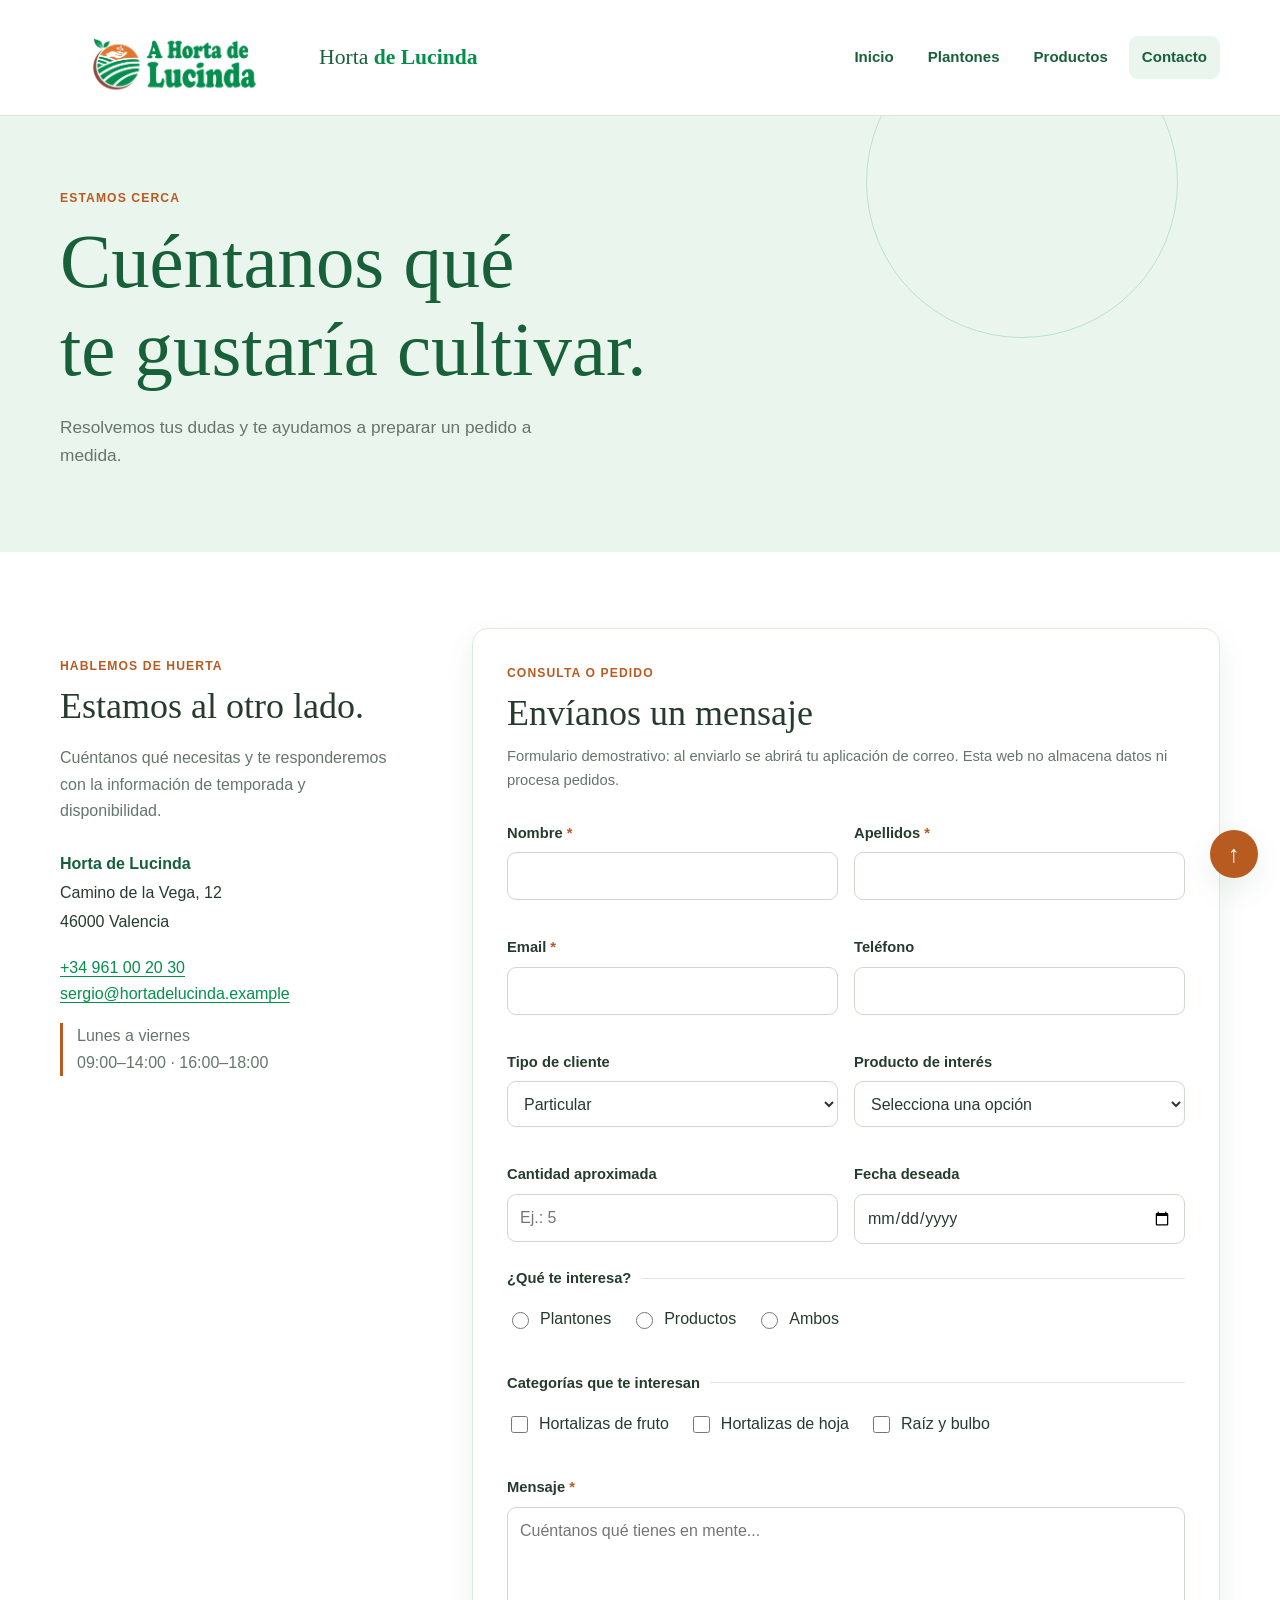
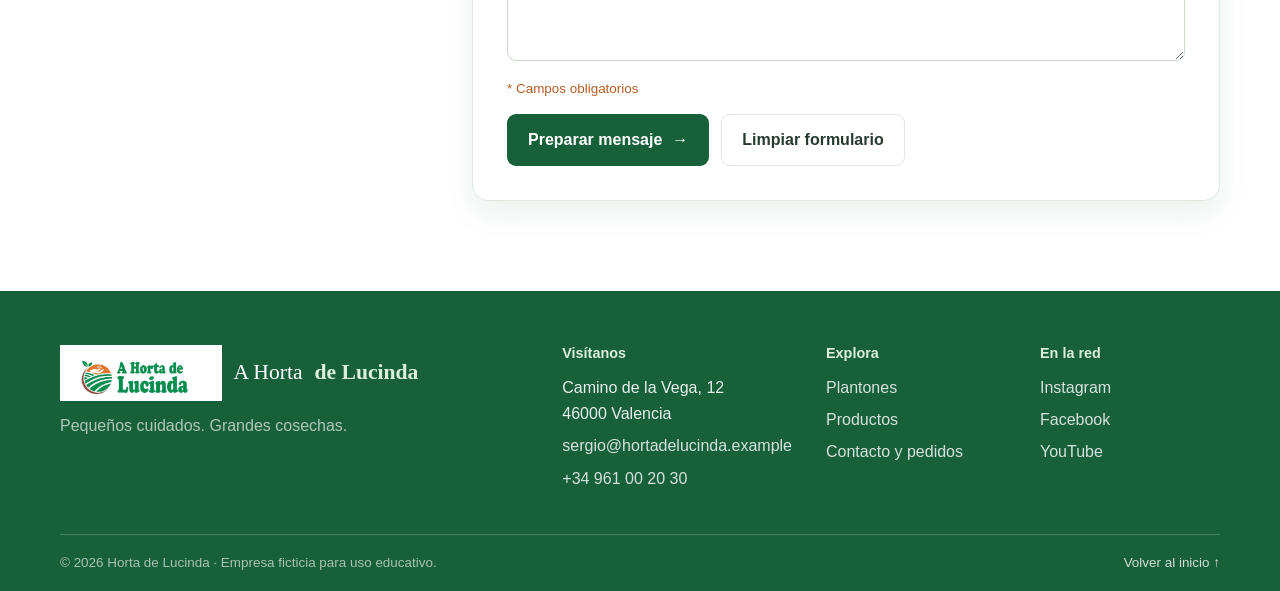
==== contacto.html @ 7f8b1b0c "Primer commit - web A Horta de Lucinda" ====
<!DOCTYPE html>
<html lang="es">
<head>
  <meta charset="UTF-8">
  <meta name="viewport" content="width=device-width, initial-scale=1.0">
  <meta name="description" content="Contacta con Horta de Lucinda para consultar plantones, productos o preparar un pedido.">
  <title>Contacto | Horta de Lucinda</title>
  <link rel="stylesheet" href="css/estilos.css">
</head>
<body id="inicio">
  <header class="site-header">
    <a class="brand" href="index.html" aria-label="Horta de Lucinda, página de inicio">
      <img src="img/logo.png" alt="">
      <span>Horta <strong>de Lucinda</strong></span>
    </a>
    <nav class="main-nav" aria-label="Navegación principal">
      <a href="index.html">Inicio</a>
      <a href="plantones.html">Plantones</a>
      <a href="productos.html">Productos</a>
      <a href="contacto.html" aria-current="page">Contacto</a>
    </nav>
  </header>

  <main>
    <section class="page-banner page-banner-contact" aria-labelledby="page-title">
      <div class="section-wrap page-banner-inner">
        <p class="eyebrow">Estamos cerca</p>
        <h1 id="page-title">Cuéntanos qué<br>te gustaría cultivar.</h1>
        <p>Resolvemos tus dudas y te ayudamos a preparar un pedido a medida.</p>
      </div>
    </section>

    <section class="contact-section section-wrap" aria-labelledby="form-title">
      <aside class="contact-aside">
        <p class="eyebrow">Hablemos de huerta</p>
        <h2>Estamos al otro lado.</h2>
        <p>Cuéntanos qué necesitas y te responderemos con la información de temporada y disponibilidad.</p>
        <address>
          <strong>Horta de Lucinda</strong><br>
          Camino de la Vega, 12<br>
          46000 Valencia
        </address>
        <p><a href="tel:+34961002030">+34 961 00 20 30</a><br><a href="mailto:sergio@hortadelucinda.example">sergio@hortadelucinda.example</a></p>
        <p class="contact-hours">Lunes a viernes<br>09:00–14:00 · 16:00–18:00</p>
      </aside>

      <div class="form-panel">
        <p class="eyebrow">Consulta o pedido</p>
        <h2 id="form-title">Envíanos un mensaje</h2>
        <p class="form-notice">Formulario demostrativo: al enviarlo se abrirá tu aplicación de correo. Esta web no almacena datos ni procesa pedidos.</p>
        <form action="mailto:sergio@hortadelucinda.example" method="post" enctype="text/plain">
          <div class="form-grid">
            <div class="form-field"><label for="nombre">Nombre <span aria-hidden="true">*</span></label><input type="text" id="nombre" name="nombre" autocomplete="given-name" required></div>
            <div class="form-field"><label for="apellidos">Apellidos <span aria-hidden="true">*</span></label><input type="text" id="apellidos" name="apellidos" autocomplete="family-name" required></div>
            <div class="form-field"><label for="email">Email <span aria-hidden="true">*</span></label><input type="email" id="email" name="email" autocomplete="email" required></div>
            <div class="form-field"><label for="telefono">Teléfono</label><input type="tel" id="telefono" name="telefono" autocomplete="tel" inputmode="tel"></div>
            <div class="form-field"><label for="tipo-cliente">Tipo de cliente</label><select id="tipo-cliente" name="tipo-cliente"><option value="particular">Particular</option><option value="restauracion">Restauración</option><option value="comercio">Comercio</option><option value="otro">Otro</option></select></div>
            <div class="form-field"><label for="producto">Producto de interés</label><select id="producto" name="producto"><option value="">Selecciona una opción</option><option value="tomate">Tomates</option><option value="pimiento">Pimientos</option><option value="lechuga">Lechugas</option><option value="cebolla">Cebollas</option><option value="calabacin">Calabacines</option><option value="pepino">Pepinos</option><option value="berenjena">Berenjenas</option><option value="varios">Varios productos</option></select></div>
            <div class="form-field"><label for="cantidad">Cantidad aproximada</label><input type="number" id="cantidad" name="cantidad" min="1" max="500" step="1" placeholder="Ej.: 5"></div>
            <div class="form-field"><label for="fecha">Fecha deseada</label><input type="date" id="fecha" name="fecha"></div>
          </div>

          <fieldset class="choice-group">
            <legend>¿Qué te interesa?</legend>
            <label class="choice"><input type="radio" name="interes" value="plantones" required><span>Plantones</span></label>
            <label class="choice"><input type="radio" name="interes" value="productos"><span>Productos</span></label>
            <label class="choice"><input type="radio" name="interes" value="ambos"><span>Ambos</span></label>
          </fieldset>

          <fieldset class="choice-group">
            <legend>Categorías que te interesan</legend>
            <label class="choice"><input type="checkbox" name="categoria" value="fruto"><span>Hortalizas de fruto</span></label>
            <label class="choice"><input type="checkbox" name="categoria" value="hoja"><span>Hortalizas de hoja</span></label>
            <label class="choice"><input type="checkbox" name="categoria" value="raiz"><span>Raíz y bulbo</span></label>
          </fieldset>

          <div class="form-field"><label for="mensaje">Mensaje <span aria-hidden="true">*</span></label><textarea id="mensaje" name="mensaje" rows="5" placeholder="Cuéntanos qué tienes en mente..." required></textarea></div>
          <p class="required-note"><span aria-hidden="true">*</span> Campos obligatorios</p>
          <div class="form-actions"><button class="button button-primary" type="submit">Preparar mensaje <span aria-hidden="true">→</span></button><button class="button button-secondary" type="reset">Limpiar formulario</button></div>
        </form>
      </div>
    </section>
  </main>

  <footer class="site-footer">
    <div class="footer-main section-wrap">
      <div class="footer-brand"><a class="brand brand-footer" href="index.html"><img src="img/logo.png" alt="">A Horta <strong>de Lucinda</strong></a><p>Pequeños cuidados. Grandes cosechas.</p></div>
      <div class="footer-column"><h2>Visítanos</h2><address>Camino de la Vega, 12<br>46000 Valencia</address><a href="mailto:sergio@hortadelucinda.example">sergio@hortadelucinda.example</a><a href="tel:+34961002030">+34 961 00 20 30</a></div>
      <div class="footer-column"><h2>Explora</h2><a href="plantones.html">Plantones</a><a href="productos.html">Productos</a><a href="contacto.html">Contacto y pedidos</a></div>
      <div class="footer-column"><h2>En la red</h2><a href="https://www.instagram.com/" target="_blank" rel="noopener noreferrer">Instagram</a><a href="https://www.facebook.com/" target="_blank" rel="noopener noreferrer">Facebook</a><a href="https://www.youtube.com/" target="_blank" rel="noopener noreferrer">YouTube</a></div>
    </div>
    <div class="footer-bottom section-wrap"><p>© 2026 Horta de Lucinda · Empresa ficticia para uso educativo.</p><a href="#inicio">Volver al inicio ↑</a></div>
  </footer>
  <a class="back-to-top" href="#inicio" aria-label="Volver al inicio de la página" title="Volver arriba">↑</a>
</body>
</html>
---- css/estilos.css ----
/* ===== VARIABLES Y ESTILOS GENERALES ===== */
:root {
  color-scheme: light;
  --ink: #263b2d;
  --muted: #66756b;
  --green: #048f4c;
  --green-dark: #17603a;
  --green-pale: #eaf5ed;
  --green-soft: #f7faf6;
  --orange: #b85b21;
  --orange-pale: #fff3e8;
  --orange-line: #f1ddcd;
  --paper: #ffffff;
  --white: #ffffff;
  --line: #dfe8df;
  --shadow: 0 12px 30px rgba(23, 96, 58, 0.09);
  --radius-card: 16px;
  --radius-control: 9px;
  --content-width: 1160px;
}

* { box-sizing: border-box; }
html { scroll-behavior: smooth; }
body {
  margin: 0;
  background: var(--paper);
  color: var(--ink);
  font-family: "Trebuchet MS", "Segoe UI", sans-serif;
  font-size: 16px;
  line-height: 1.65;
}
img, video { display: block; max-width: 100%; }
img { object-fit: cover; }
a { color: inherit; }
a:focus-visible, button:focus-visible, input:focus-visible, select:focus-visible, textarea:focus-visible, .table-scroll:focus-visible {
  outline: 3px solid var(--orange);
  outline-offset: 3px;
}
h1, h2, h3, p { margin-top: 0; }
h1, h2, h3 { line-height: 1.15; }
h1, h2 { font-family: Georgia, "Times New Roman", serif; font-weight: 500; }
.section-wrap { width: min(var(--content-width), calc(100% - 48px)); margin-inline: auto; }
.eyebrow, .card-kicker {
  margin-bottom: 10px;
  color: var(--orange);
  font-size: 0.76rem;
  font-weight: 800;
  letter-spacing: 0.09em;
  text-transform: uppercase;
}
.button {
  display: inline-flex;
  min-height: 48px;
  align-items: center;
  justify-content: center;
  gap: 10px;
  padding: 12px 20px;
  border: 1px solid transparent;
  border-radius: var(--radius-control);
  font: inherit;
  font-weight: 700;
  text-decoration: none;
  cursor: pointer;
  transition: background-color 180ms ease, color 180ms ease, transform 180ms ease;
}
.button:hover { transform: translateY(-2px); }
.button-light { background: var(--white); color: var(--green-dark); }
.button-light:hover { background: var(--green-pale); }
.button-primary { background: var(--green-dark); color: var(--white); }
.button-primary:hover { background: #104d2e; }
.button-secondary { border-color: var(--line); background: transparent; color: var(--ink); }
.button-secondary:hover { background: var(--green-pale); }
.text-link { color: var(--green); font-weight: 800; text-decoration-thickness: 1px; text-underline-offset: 4px; }
.text-link:hover { color: var(--orange); }

/* ===== CABECERA Y NAVEGACIÓN ===== */
.site-header {
  position: relative;
  z-index: 2;
  display: flex;
  min-height: 116px;
  align-items: center;
  justify-content: space-between;
  gap: 24px;
  padding: 12px max(24px, calc((100% - var(--content-width)) / 2));
  background: var(--white);
  border-bottom: 1px solid var(--line);
}
.brand { display: inline-flex; align-items: center; gap: 11px; color: var(--green-dark); font-family: Georgia, "Times New Roman", serif; font-size: 1.35rem; text-decoration: none; white-space: nowrap; }
.brand img { width: auto; height: 86px; max-width: 300px; border-radius: 0; object-fit: contain; }
.brand strong { color: var(--green); font-weight: 600; }
.main-nav { display: flex; flex-wrap: wrap; align-items: center; justify-content: flex-end; gap: 8px; }
.main-nav a { padding: 9px 13px; border-radius: var(--radius-control); color: var(--green-dark); font-size: 0.94rem; font-weight: 700; text-decoration: none; transition: background-color 180ms ease, color 180ms ease; }
.main-nav a:hover { background: var(--orange-pale); color: var(--orange); }
.main-nav a[aria-current="page"] { background: var(--green-pale); color: var(--green-dark); }

/* ===== INICIO ===== */
.hero { position: relative; display: flex; min-height: 590px; align-items: center; overflow: hidden; background: var(--green-dark); color: var(--white); }
.hero-image, .hero-shade { position: absolute; inset: 0; width: 100%; height: 100%; }
.hero-image { object-position: center 55%; }
.hero-shade { background: linear-gradient(90deg, rgba(25, 65, 35, 0.72), rgba(25, 65, 35, 0.32) 58%, rgba(25, 65, 35, 0.02)); }
.hero-copy { position: relative; z-index: 1; width: min(var(--content-width), calc(100% - 48px)); margin: 0 auto; padding: 70px 0; }
.hero-copy .eyebrow { color: #ffd2a9; }
.hero-copy h1 { max-width: 720px; margin-bottom: 20px; font-size: clamp(3rem, 6vw, 5.7rem); }
.hero-copy > p:not(.eyebrow) { max-width: 490px; margin-bottom: 28px; color: rgba(255, 255, 255, 0.88); font-size: 1.1rem; }
.hero-stamp { position: absolute; right: max(32px, calc((100% - var(--content-width)) / 2)); bottom: 42px; display: grid; width: 108px; height: 108px; place-content: center; border: 1px solid rgba(255, 255, 255, 0.75); border-radius: 50%; color: var(--white); font-family: Georgia, "Times New Roman", serif; font-size: 0.92rem; line-height: 1.25; text-align: center; transform: rotate(8deg); }
.intro { display: flex; align-items: flex-start; justify-content: space-between; gap: 64px; padding-block: 92px; }
.intro-copy { flex: 1 1 48%; }
.intro h2, .section-heading h2, .care-layout h2, .contact-aside h2, .form-panel h2 { margin-bottom: 0; font-size: clamp(2.1rem, 4vw, 3.2rem); }
.intro-text { flex: 1 1 44%; max-width: 510px; color: var(--muted); }
.intro-text strong { color: var(--green-dark); }
.offer-section { padding-block: 76px 88px; background: var(--green-pale); }
.section-heading { display: flex; align-items: end; justify-content: space-between; gap: 30px; margin-bottom: 32px; }
.section-heading > p { max-width: 350px; margin-bottom: 4px; color: var(--muted); }
.section-heading h2 { margin: 0; font-size: clamp(2rem, 4vw, 2.8rem); }
.feature-grid { display: flex; flex-wrap: wrap; gap: 24px; }
.feature-card { display: flex; flex: 1 1 420px; min-width: 0; overflow: hidden; border: 1px solid var(--line); border-radius: var(--radius-card); background: var(--white); box-shadow: var(--shadow); transition: transform 180ms ease, box-shadow 180ms ease; }
.feature-card:hover { transform: translateY(-3px); box-shadow: 0 16px 34px rgba(23, 96, 58, 0.12); }
.feature-image-link { flex: 0 0 44%; min-height: 300px; overflow: hidden; }
.feature-image-link img { width: 100%; height: 100%; transition: transform 350ms ease; }
.feature-image-link:hover img { transform: scale(1.04); }
.feature-card-copy { align-self: center; padding: 28px; }
.feature-card-copy h3 { margin-bottom: 12px; font-family: Georgia, "Times New Roman", serif; font-size: 1.65rem; font-weight: 500; }
.feature-card-copy > p:not(.eyebrow) { color: var(--muted); }
.season-row { display: flex; align-items: stretch; gap: 44px; padding-block: 72px; }
.season-note { position: relative; display: flex; flex: 1 1 62%; gap: 22px; padding: 30px; border: 1px solid var(--orange-line); border-radius: var(--radius-card); background: var(--orange-pale); }
.season-note h2 { margin-bottom: 12px; font-size: 1.75rem; }
.season-note p:not(.eyebrow) { color: var(--muted); }
.season-mark { color: var(--orange); font-size: 2rem; line-height: 1; }
.season-detail { align-self: center; flex: 1 1 38%; color: var(--muted); }
.media-section { padding-block: 76px 88px; background: var(--green-soft); }
.media-grid { display: flex; align-items: start; gap: 30px; }
.video-frame { flex: 1 1 64%; margin: 0; }
.video-frame video { width: 100%; aspect-ratio: 16 / 9; background: var(--green-dark); }
.video-frame figcaption { padding-top: 10px; color: var(--muted); font-size: 0.9rem; }
.audio-panel { flex: 1 1 36%; padding: 26px; border: 1px solid var(--line); border-top: 4px solid var(--green); border-radius: var(--radius-card); background: var(--white); box-shadow: var(--shadow); }
.audio-panel h3 { font-family: Georgia, "Times New Roman", serif; font-size: 1.5rem; font-weight: 500; }
.audio-panel > p:not(.eyebrow) { color: var(--muted); }
.audio-panel audio { width: 100%; margin-top: 12px; }
.back-to-top { position: fixed; z-index: 5; right: 22px; bottom: 22px; display: grid; width: 48px; height: 48px; place-items: center; border-radius: 50%; background: var(--orange); color: var(--white); font-size: 1.5rem; line-height: 1; text-decoration: none; box-shadow: var(--shadow); transition: background-color 180ms ease, transform 180ms ease; }
.back-to-top:hover { transform: translateY(-3px); background: var(--green); }

/* ===== CABECERAS INTERIORES ===== */
.page-banner { position: relative; overflow: hidden; background: var(--green-pale); }
.page-banner::after { position: absolute; top: -90px; right: 8%; width: 310px; height: 310px; border: 1px solid rgba(4, 143, 76, 0.2); border-radius: 50%; content: ""; }
.page-banner-inner { position: relative; z-index: 1; padding-block: 72px 82px; }
.page-banner h1 { margin-bottom: 18px; color: var(--green-dark); font-size: clamp(2.9rem, 6vw, 5rem); }
.page-banner-inner > p:last-child { max-width: 520px; margin-bottom: 0; color: var(--muted); font-size: 1.08rem; }
.page-banner-products, .page-banner-contact { background: var(--green-pale); }

/* ===== PLANTONES Y PRODUCTOS ===== */
.catalog-section { padding-block: 76px 88px; }
.card-grid { display: flex; flex-wrap: wrap; align-items: stretch; gap: 22px; }
.catalog-card { flex: 1 1 calc(25% - 22px); min-width: 220px; overflow: hidden; border: 1px solid var(--line); border-radius: var(--radius-card); background: var(--white); box-shadow: 0 5px 18px rgba(23, 96, 58, 0.05); transition: transform 180ms ease, box-shadow 180ms ease; }
.catalog-card:hover { transform: translateY(-4px); box-shadow: var(--shadow); }
.catalog-card > img { width: 100%; height: 205px; background: var(--green-pale); }
.catalog-card-body { padding: 20px; }
.catalog-card-body .card-kicker { min-height: 1.3em; margin-bottom: 7px; font-size: 0.68rem; }
.catalog-card-body h3 { margin-bottom: 9px; font-family: Georgia, "Times New Roman", serif; font-size: 1.55rem; font-weight: 500; }
.catalog-card-body > p:not(.card-kicker):not(.card-meta) { min-height: 4.8em; margin-bottom: 14px; color: var(--muted); font-size: 0.93rem; }
.card-meta { display: flex; align-items: baseline; justify-content: space-between; gap: 12px; margin-bottom: 0; padding-top: 12px; border-top: 1px solid var(--line); }
.card-meta strong { color: var(--green-dark); font-size: 1.12rem; }
.card-meta span { color: var(--muted); font-size: 0.85rem; }
.care-section { padding-block: 72px; background: var(--green-pale); }
.care-layout { display: flex; align-items: flex-start; gap: 64px; }
.care-layout > div:first-child { flex: 0 1 34%; }
.care-layout > div:first-child > p:last-child { color: var(--muted); }
.care-lists { display: flex; flex: 1 1 66%; gap: 36px; }
.care-list-block { flex: 1 1 50%; }
.care-list-block h3 { font-family: Georgia, "Times New Roman", serif; font-size: 1.35rem; font-weight: 500; }
.care-list-block ul, .care-list-block ol { padding-left: 22px; color: #506157; }
.care-list-block li { margin-bottom: 9px; padding-left: 3px; }
.care-list-block li::marker { color: var(--orange); font-weight: 700; }
.care-list-block ol ul { margin-top: 8px; }

/* ===== TABLA DE PRODUCTOS ===== */
.table-section { padding-block: 72px 84px; background: var(--green-soft); }
.table-scroll { overflow-x: auto; border: 1px solid var(--line); border-radius: 12px; background: var(--white); box-shadow: var(--shadow); }
table { width: 100%; min-width: 760px; border-collapse: collapse; text-align: left; }
caption { padding: 16px 18px; color: var(--green-dark); font-family: Georgia, "Times New Roman", serif; font-size: 1.2rem; text-align: left; }
thead { background: var(--green); color: var(--white); }
th, td { padding: 14px 16px; border: 1px solid var(--line); }
thead th { border-color: rgba(255, 255, 255, 0.2); font-size: 0.87rem; }
tbody th { color: var(--green-dark); }
tbody tr { transition: background-color 150ms ease; }
tbody tr:hover { background: var(--green-pale); }
tbody th[scope="rowgroup"] { min-width: 150px; background: var(--green-soft); vertical-align: middle; }
tfoot td { background: var(--green-soft); color: var(--muted); font-size: 0.9rem; }
.availability { display: inline-block; padding: 4px 9px; border-radius: 999px; background: var(--green-pale); color: var(--green-dark); font-size: 0.82rem; font-weight: 700; white-space: nowrap; }
.availability-limited { background: var(--orange-pale); color: var(--orange); }
.table-note { margin: 20px 0 0; color: var(--muted); }

/* ===== FORMULARIO DE CONTACTO ===== */
.contact-section { display: flex; align-items: flex-start; gap: 64px; padding-block: 76px 90px; }
.contact-aside { position: relative; flex: 0 0 30%; padding: 28px 0; }
.contact-aside h2 { margin-bottom: 18px; font-size: 2.25rem; }
.contact-aside > p:not(.eyebrow) { color: var(--muted); }
.contact-aside address { margin-block: 26px 18px; font-style: normal; line-height: 1.8; }
.contact-aside address strong { color: var(--green-dark); }
.contact-aside a { color: var(--green); text-decoration-thickness: 1px; text-underline-offset: 3px; }
.contact-hours { padding-left: 14px; border-left: 3px solid var(--orange); }
.form-panel { flex: 1 1 70%; padding: 34px; border: 1px solid var(--line); border-radius: var(--radius-card); background: var(--white); box-shadow: var(--shadow); }
.form-panel h2 { margin-bottom: 10px; font-size: 2.25rem; }
.form-notice { max-width: 700px; margin-bottom: 28px; color: var(--muted); font-size: 0.92rem; }
.form-grid { display: flex; flex-wrap: wrap; gap: 18px 16px; }
.form-field { display: flex; flex: 1 1 calc(50% - 16px); min-width: 220px; flex-direction: column; gap: 7px; margin-bottom: 17px; }
.form-field label, .choice-group legend { color: var(--ink); font-size: 0.92rem; font-weight: 800; }
.form-field label span, .required-note { color: var(--orange); }
.form-field input, .form-field select, .form-field textarea { width: 100%; min-height: 46px; padding: 10px 12px; border: 1px solid #cbdaca; border-radius: var(--radius-control); background: var(--white); color: var(--ink); font: inherit; transition: border-color 160ms ease, box-shadow 160ms ease; }
.form-field textarea { min-height: 130px; resize: vertical; }
.form-field input:hover, .form-field select:hover, .form-field textarea:hover { border-color: var(--green); }
.form-field input:focus, .form-field select:focus, .form-field textarea:focus { border-color: var(--green); outline: none; box-shadow: 0 0 0 3px rgba(4, 143, 76, 0.16); }
.choice-group { display: flex; flex-wrap: wrap; gap: 12px 20px; margin: 5px 0 22px; padding: 16px 0; border: 0; border-top: 1px solid var(--line); }
.choice-group legend { padding: 0 10px 0 0; }
.choice { display: inline-flex; align-items: center; gap: 8px; cursor: pointer; }
.choice input { width: 17px; height: 17px; accent-color: var(--green); }
.required-note { margin: 0 0 14px; font-size: 0.84rem; }
.form-actions { display: flex; flex-wrap: wrap; gap: 12px; }

/* ===== PIE DE PÁGINA ===== */
.site-footer { background: var(--green-dark); color: rgba(255, 255, 255, 0.9); }
.footer-main { display: flex; flex-wrap: wrap; justify-content: space-between; gap: 34px; padding-block: 54px 42px; }
.footer-brand { flex: 1 1 210px; }
.brand-footer { display: flex; width: fit-content; max-width: 100%; flex-wrap: wrap; align-items: center; gap: 12px; margin-bottom: 12px; color: var(--white); font-size: 1.35rem; white-space: normal; }
.brand-footer img { width: auto; height: 56px; max-width: 180px; border-radius: 0; object-fit: contain; }
.brand-footer strong { color: #dcefd9; }
.footer-brand p { color: rgba(255, 255, 255, 0.65); }
.footer-column { display: flex; flex: 0 1 180px; flex-direction: column; gap: 6px; }
.footer-column h2 { margin-bottom: 7px; color: #dcefd9; font-family: inherit; font-size: 0.9rem; font-weight: 800; }
.footer-column address { font-style: normal; }
.footer-column a { width: fit-content; color: rgba(255, 255, 255, 0.82); text-decoration: none; }
.footer-column a:hover, .footer-bottom a:hover { color: #ffd2a9; }
.footer-bottom { display: flex; flex-wrap: wrap; justify-content: space-between; gap: 14px; padding-block: 17px; border-top: 1px solid rgba(255, 255, 255, 0.2); color: rgba(255, 255, 255, 0.62); font-size: 0.84rem; }
.footer-bottom p { margin: 0; }
.footer-bottom a { color: rgba(255, 255, 255, 0.8); text-decoration: none; }

/* ===== RESPONSIVE ===== */
@media (max-width: 900px) {
  .site-header { align-items: flex-start; flex-direction: column; gap: 8px; padding-block: 14px; }
  .main-nav { justify-content: flex-start; }
  .intro, .care-layout, .contact-section { gap: 36px; }
  .care-lists { flex-direction: column; gap: 18px; }
  .catalog-card { flex-basis: calc(33.333% - 22px); }
  .contact-section { flex-direction: column; }
  .contact-aside { width: 100%; padding-block: 0; }
  .form-panel { width: 100%; }
}
@media (max-width: 650px) {
  .section-wrap { width: min(100% - 36px, var(--content-width)); }
  .site-header { padding-inline: 18px; }
  .brand { max-width: 100%; flex-wrap: wrap; white-space: normal; }
  .brand img { height: 64px; max-width: min(210px, 58vw); }
  .main-nav { width: 100%; gap: 2px; }
  .main-nav a { padding: 8px 10px; font-size: 0.88rem; }
  .hero { min-height: 530px; }
  .hero-copy { width: calc(100% - 36px); padding-block: 60px; }
  .hero-copy h1 { font-size: clamp(2.75rem, 12vw, 4.2rem); }
  .hero-stamp { right: 22px; bottom: 22px; width: 80px; height: 80px; font-size: 0.72rem; }
  .intro { flex-direction: column; gap: 22px; padding-block: 64px; }
  .section-heading { align-items: flex-start; flex-direction: column; gap: 12px; }
  .offer-section, .media-section, .catalog-section { padding-block: 58px; }
  .feature-card { flex-direction: column; }
  .feature-image-link { flex-basis: auto; height: 230px; min-height: 0; }
  .feature-card-copy { padding: 23px; }
  .season-row { flex-direction: column; gap: 22px; padding-block: 52px; }
  .season-note { padding: 22px; }
  .media-grid { flex-direction: column; }
  .video-frame, .audio-panel { width: 100%; }
  .page-banner-inner { padding-block: 56px 62px; }
  .page-banner::after { right: -180px; }
  .catalog-card { flex-basis: calc(50% - 22px); min-width: 0; }
  .catalog-card > img { height: 170px; }
  .catalog-card-body { padding: 15px; }
  .catalog-card-body > p:not(.card-kicker):not(.card-meta) { min-height: 0; }
  .care-layout { flex-direction: column; }
  .care-lists { width: 100%; }
  .table-section { padding-block: 58px; }
  .contact-section { padding-block: 56px 66px; }
  .form-panel { padding: 23px 18px; }
  .form-grid { gap: 0; }
  .form-field { flex-basis: 100%; min-width: 0; }
  .choice-group { gap: 12px; }
  .form-actions { align-items: stretch; flex-direction: column; }
  .footer-main { gap: 28px; padding-block: 42px 30px; }
  .footer-brand { flex-basis: 100%; }
  .brand-footer { gap: 8px; font-size: 0.95rem; }
  .brand-footer img { height: 48px; max-width: min(150px, 44vw); }
  .footer-column { flex: 1 1 40%; }
  .footer-bottom { align-items: flex-start; flex-direction: column; }
  .back-to-top { right: 14px; bottom: 14px; width: 44px; height: 44px; }
}
@media (max-width: 390px) {
  .catalog-card { flex-basis: 100%; }
  .catalog-card > img { height: 210px; }
  .main-nav a { padding-inline: 8px; font-size: 0.82rem; }
}
@media (prefers-reduced-motion: reduce) {
  html { scroll-behavior: auto; }
  *, *::before, *::after { scroll-behavior: auto !important; transition-duration: 0.01ms !important; }
}
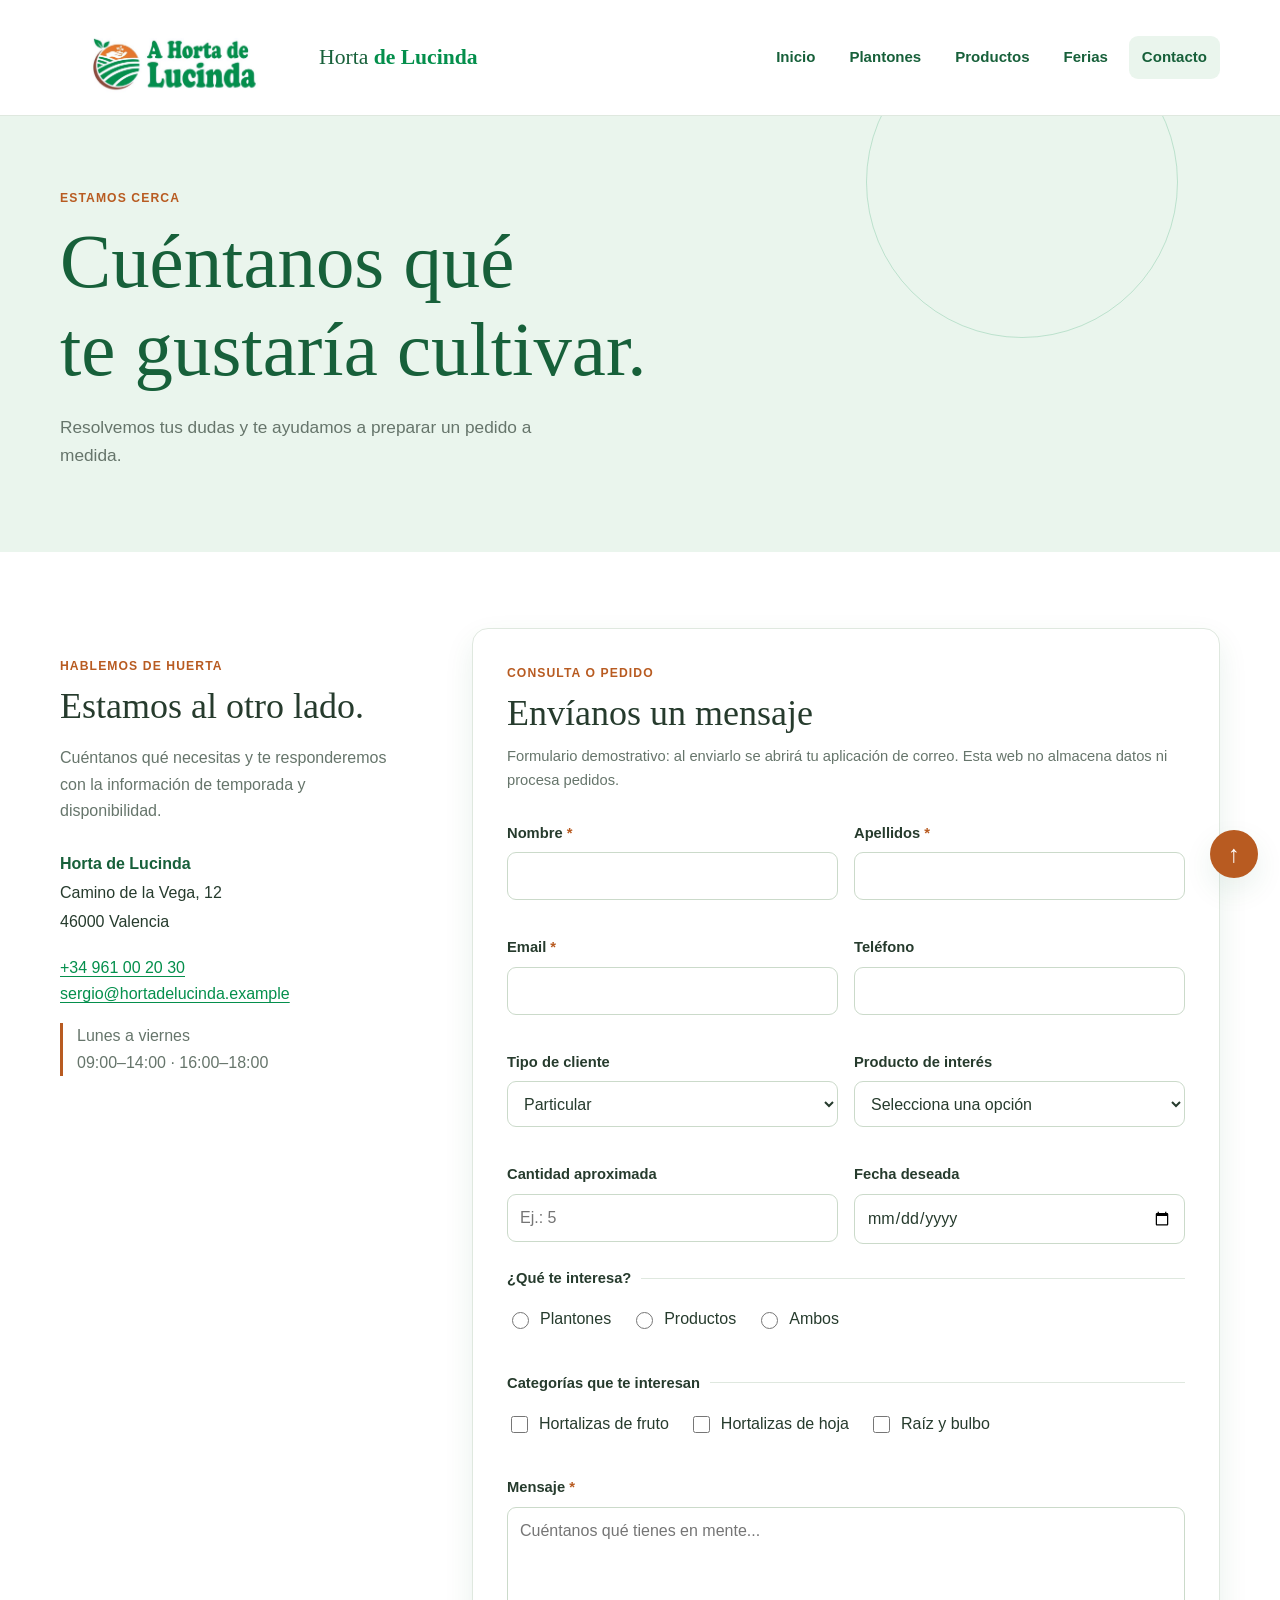
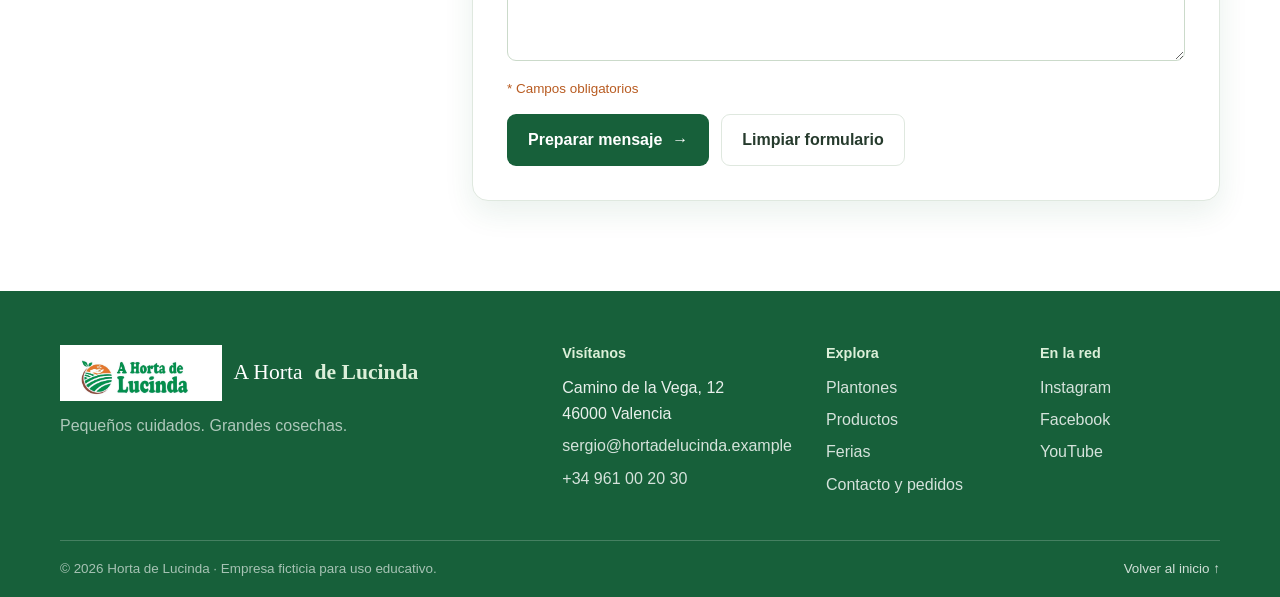
==== commit 90569e6a: "v1.1 - Actualización de la web" ====
--- a/contacto.html
+++ b/contacto.html
@@ -17,6 +17,7 @@
       <a href="index.html">Inicio</a>
       <a href="plantones.html">Plantones</a>
       <a href="productos.html">Productos</a>
+      <a href="ferias.html">Ferias</a>
       <a href="contacto.html" aria-current="page">Contacto</a>
     </nav>
   </header>
@@ -86,7 +87,7 @@
     <div class="footer-main section-wrap">
       <div class="footer-brand"><a class="brand brand-footer" href="index.html"><img src="img/logo.png" alt="">A Horta <strong>de Lucinda</strong></a><p>Pequeños cuidados. Grandes cosechas.</p></div>
       <div class="footer-column"><h2>Visítanos</h2><address>Camino de la Vega, 12<br>46000 Valencia</address><a href="mailto:sergio@hortadelucinda.example">sergio@hortadelucinda.example</a><a href="tel:+34961002030">+34 961 00 20 30</a></div>
-      <div class="footer-column"><h2>Explora</h2><a href="plantones.html">Plantones</a><a href="productos.html">Productos</a><a href="contacto.html">Contacto y pedidos</a></div>
+      <div class="footer-column"><h2>Explora</h2><a href="plantones.html">Plantones</a><a href="productos.html">Productos</a><a href="ferias.html">Ferias</a><a href="contacto.html">Contacto y pedidos</a></div>
       <div class="footer-column"><h2>En la red</h2><a href="https://www.instagram.com/" target="_blank" rel="noopener noreferrer">Instagram</a><a href="https://www.facebook.com/" target="_blank" rel="noopener noreferrer">Facebook</a><a href="https://www.youtube.com/" target="_blank" rel="noopener noreferrer">YouTube</a></div>
     </div>
     <div class="footer-bottom section-wrap"><p>© 2026 Horta de Lucinda · Empresa ficticia para uso educativo.</p><a href="#inicio">Volver al inicio ↑</a></div>
--- a/css/estilos.css
+++ b/css/estilos.css
@@ -188,6 +188,7 @@
 tfoot td { background: var(--green-soft); color: var(--muted); font-size: 0.9rem; }
 .availability { display: inline-block; padding: 4px 9px; border-radius: 999px; background: var(--green-pale); color: var(--green-dark); font-size: 0.82rem; font-weight: 700; white-space: nowrap; }
 .availability-limited { background: var(--orange-pale); color: var(--orange); }
+.market-map-link { color: var(--green-dark); font-weight: 700; text-underline-offset: 3px; }
 .table-note { margin: 20px 0 0; color: var(--muted); }
 
 /* ===== FORMULARIO DE CONTACTO ===== */
